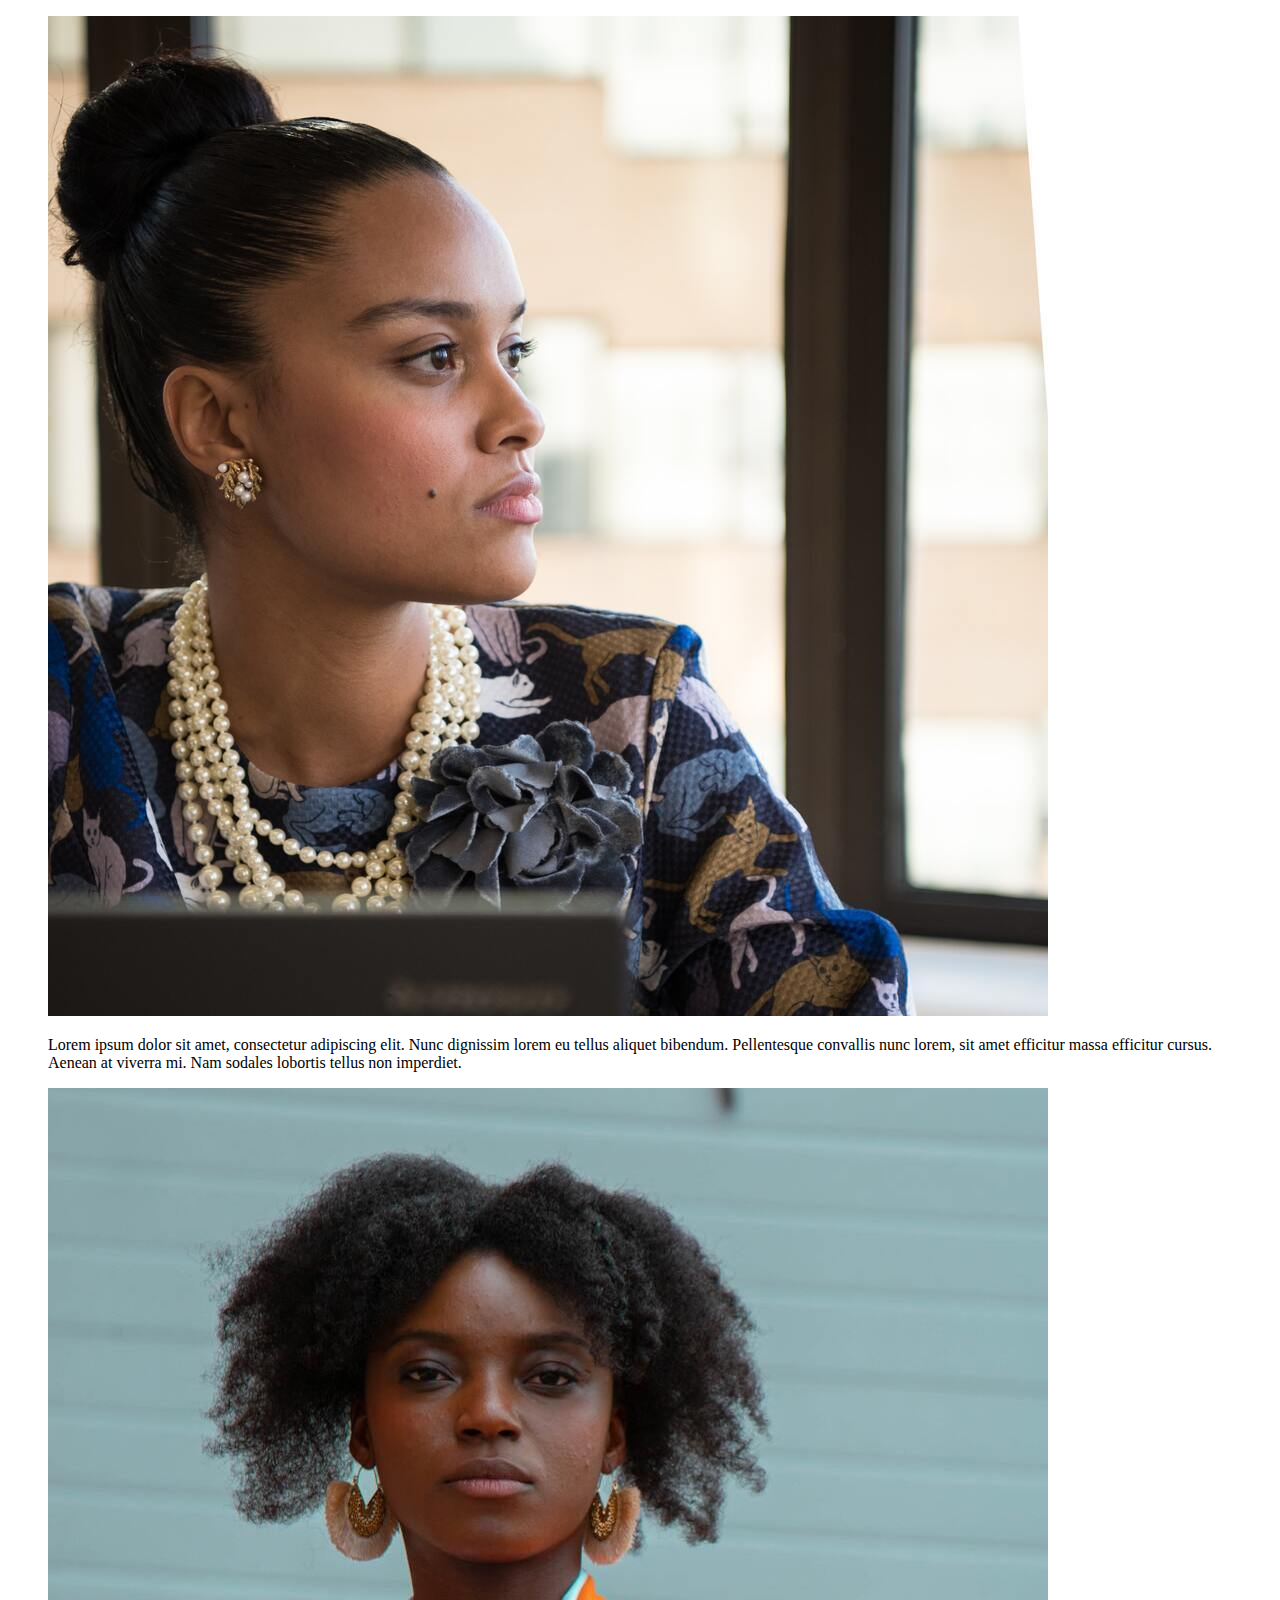
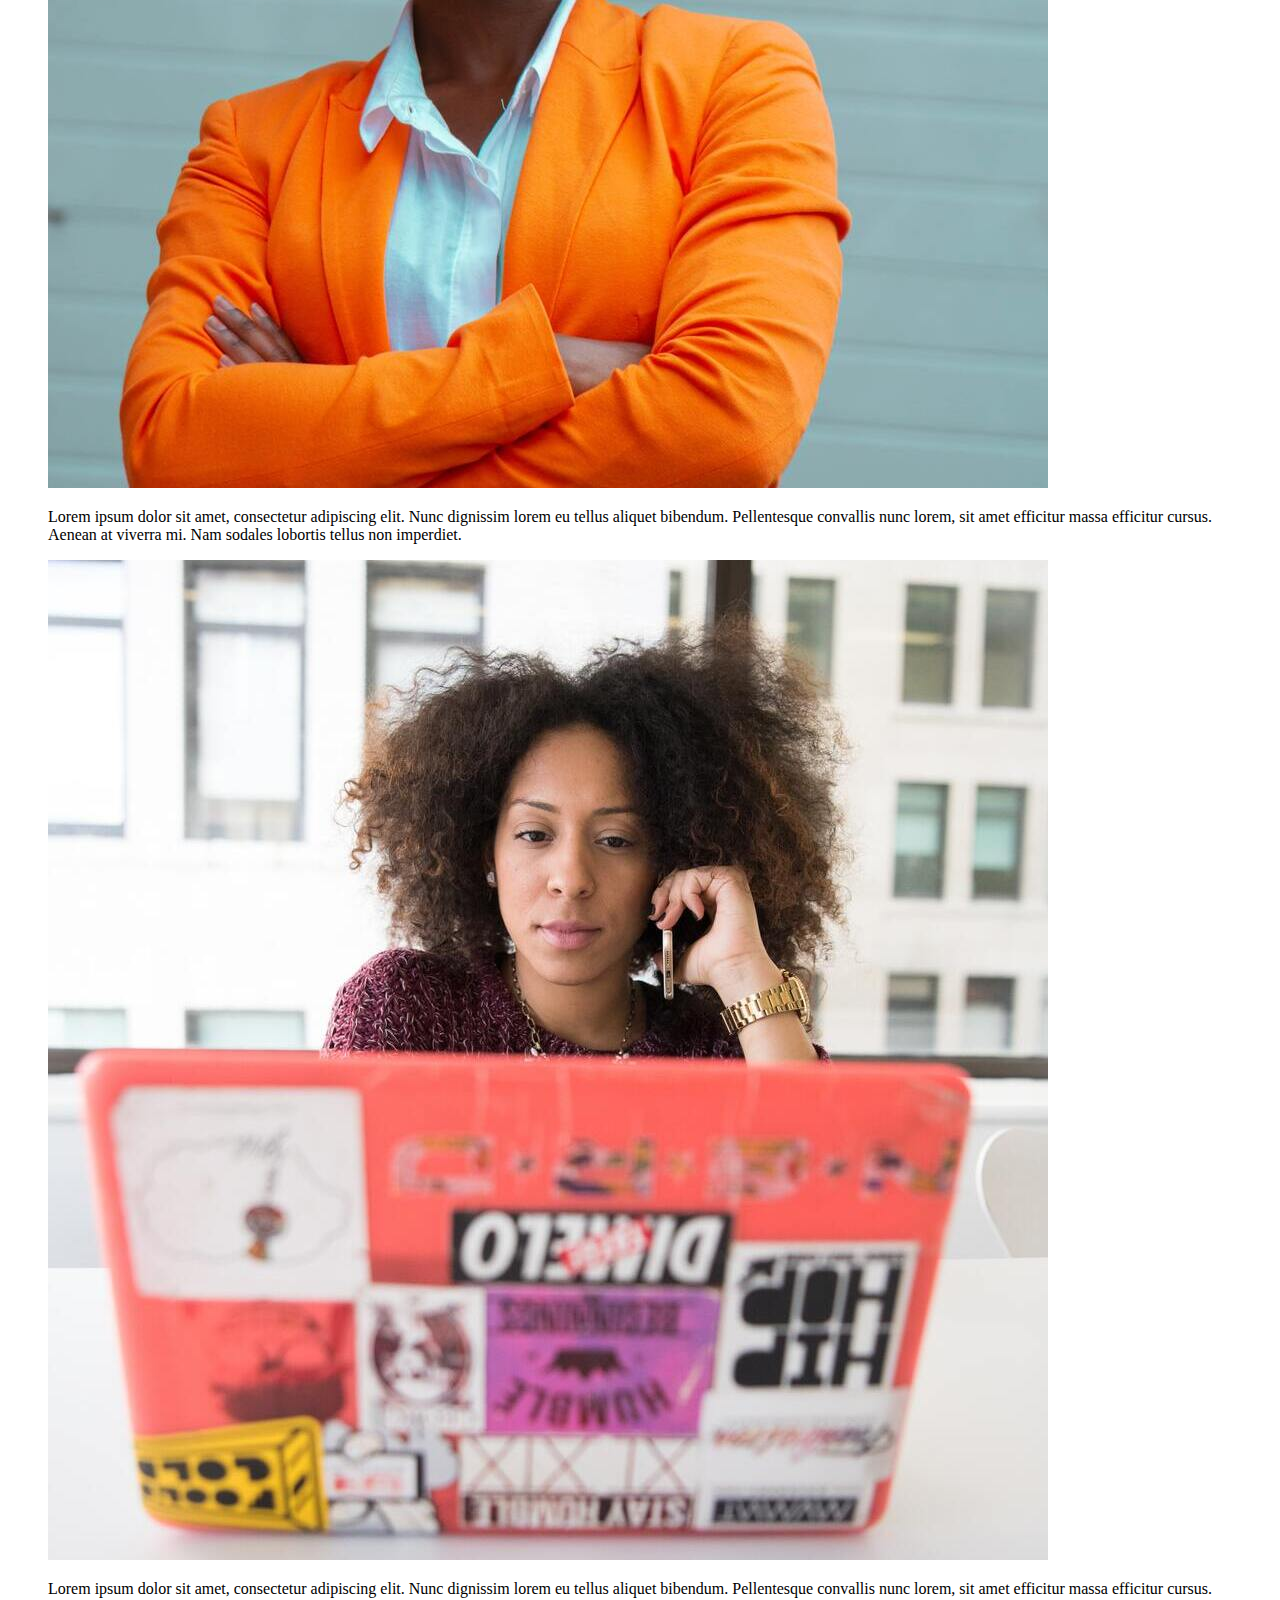
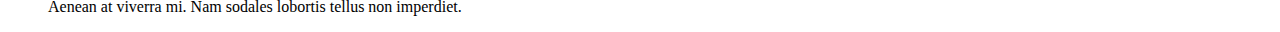
==== nosso-time/index.html @ 18537445 ":construção: commit inicial" ====
<!DOCTYPE html>
<html lang="en">
<head>
    <meta charset="UTF-8">
    <meta http-equiv="X-UA-Compatible" content="IE=edge">
    <meta name="viewport" content="width=device-width, initial-scale=1.0">
    <link rel="stylesheet" href="/css/s.css">
    <title>Nosso time</title>
</head>
<body>
    <section class="time">
        <figure>
            <img src="/img/CFO.jpg" alt="Jessica Medina, co-fundadora e diretora financeira da F4Bank.">
            <p>Lorem ipsum dolor sit amet, consectetur adipiscing elit. Nunc dignissim lorem eu tellus aliquet bibendum. Pellentesque convallis nunc lorem, sit amet efficitur massa efficitur cursus. Aenean at viverra mi. Nam sodales lobortis tellus non imperdiet.</p>
        </figure>
        <figure>
            <img src="/img/CEO.jpg" alt="Barbara Ortega, co-fundadora e presidente da F4Bank.">
            <p>Lorem ipsum dolor sit amet, consectetur adipiscing elit. Nunc dignissim lorem eu tellus aliquet bibendum. Pellentesque convallis nunc lorem, sit amet efficitur massa efficitur cursus. Aenean at viverra mi. Nam sodales lobortis tellus non imperdiet.</p>
        </figure>
        <figure>
            <img src="/img/CTO.jpg" alt="Alessandra Goes, co-fundadora e diretora tecnológica da F4Bank.">
            <p>Lorem ipsum dolor sit amet, consectetur adipiscing elit. Nunc dignissim lorem eu tellus aliquet bibendum. Pellentesque convallis nunc lorem, sit amet efficitur massa efficitur cursus. Aenean at viverra mi. Nam sodales lobortis tellus non imperdiet.</p>
        </figure>
    </section>

</body>
</html>
---- css/s.css ----
body {
    min-width: 414px;
    max-width: 100%;
}

.time {
}

.time figure {
    
}
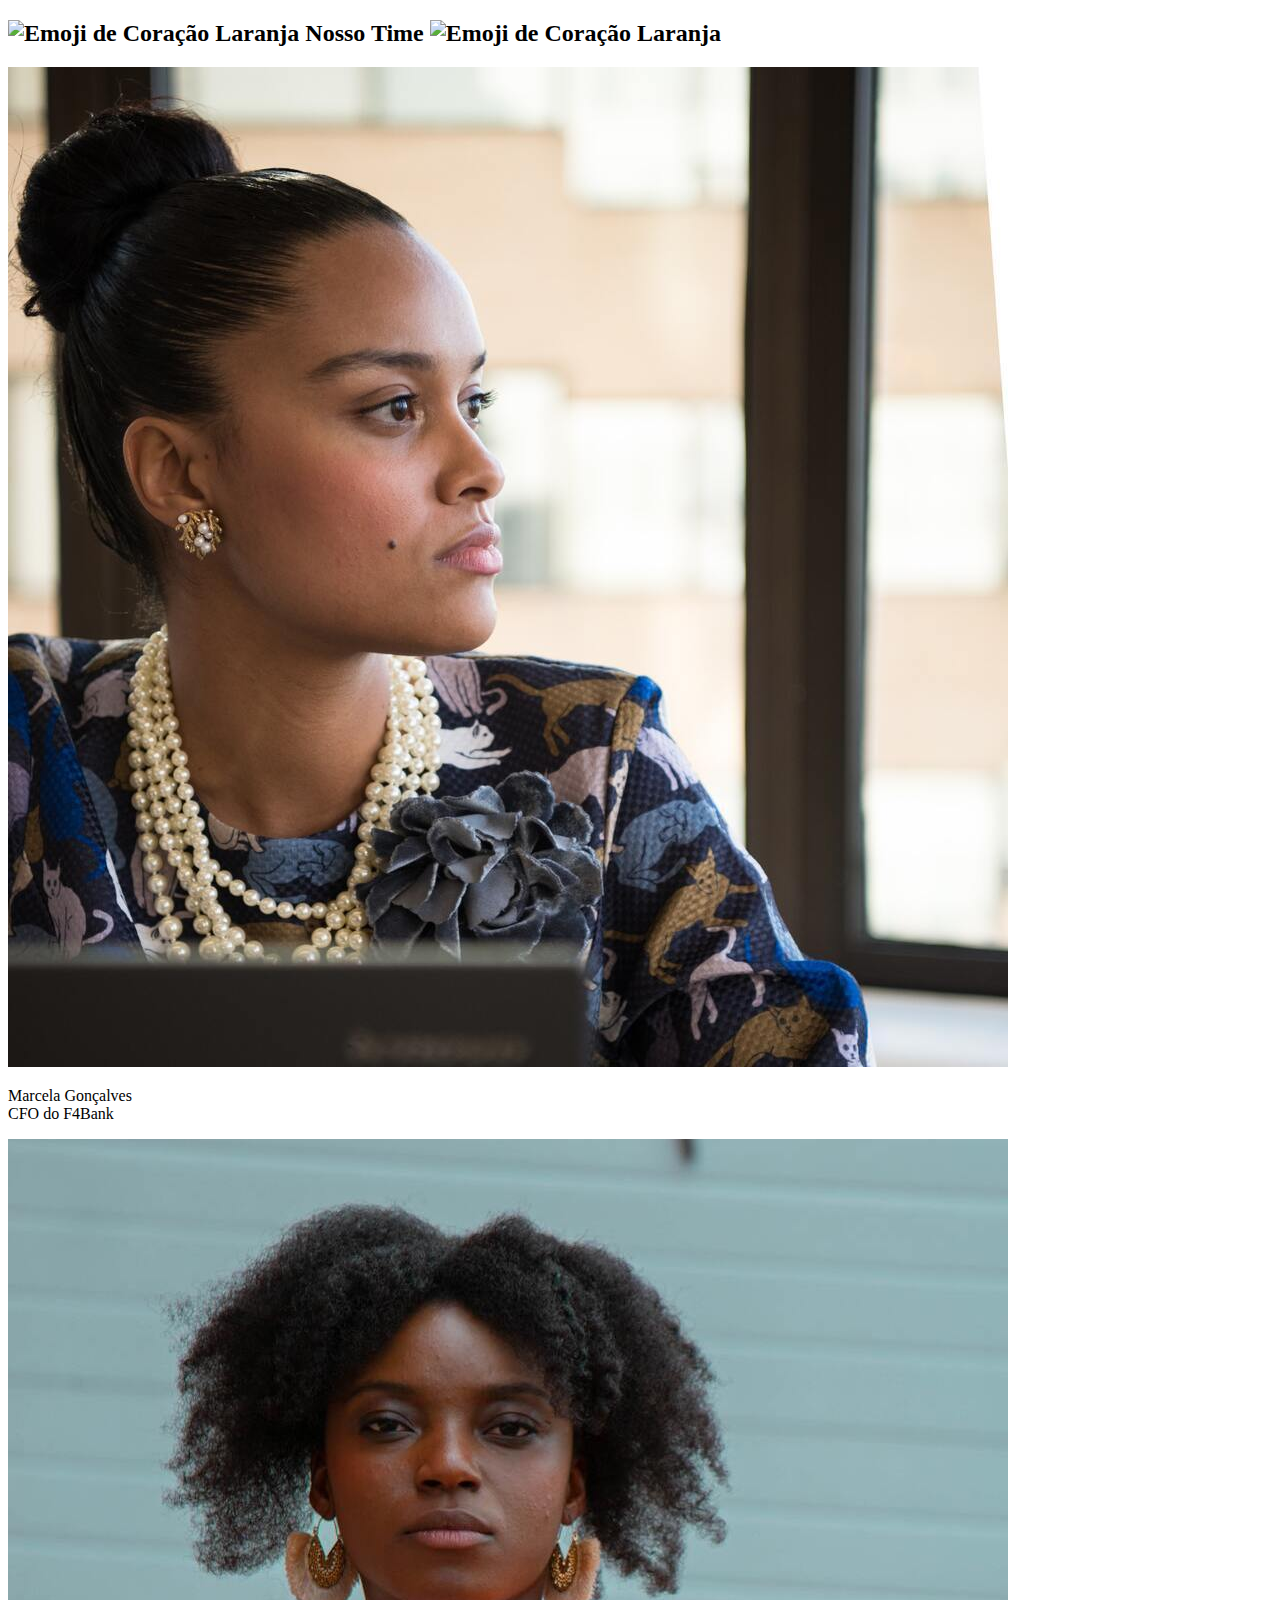
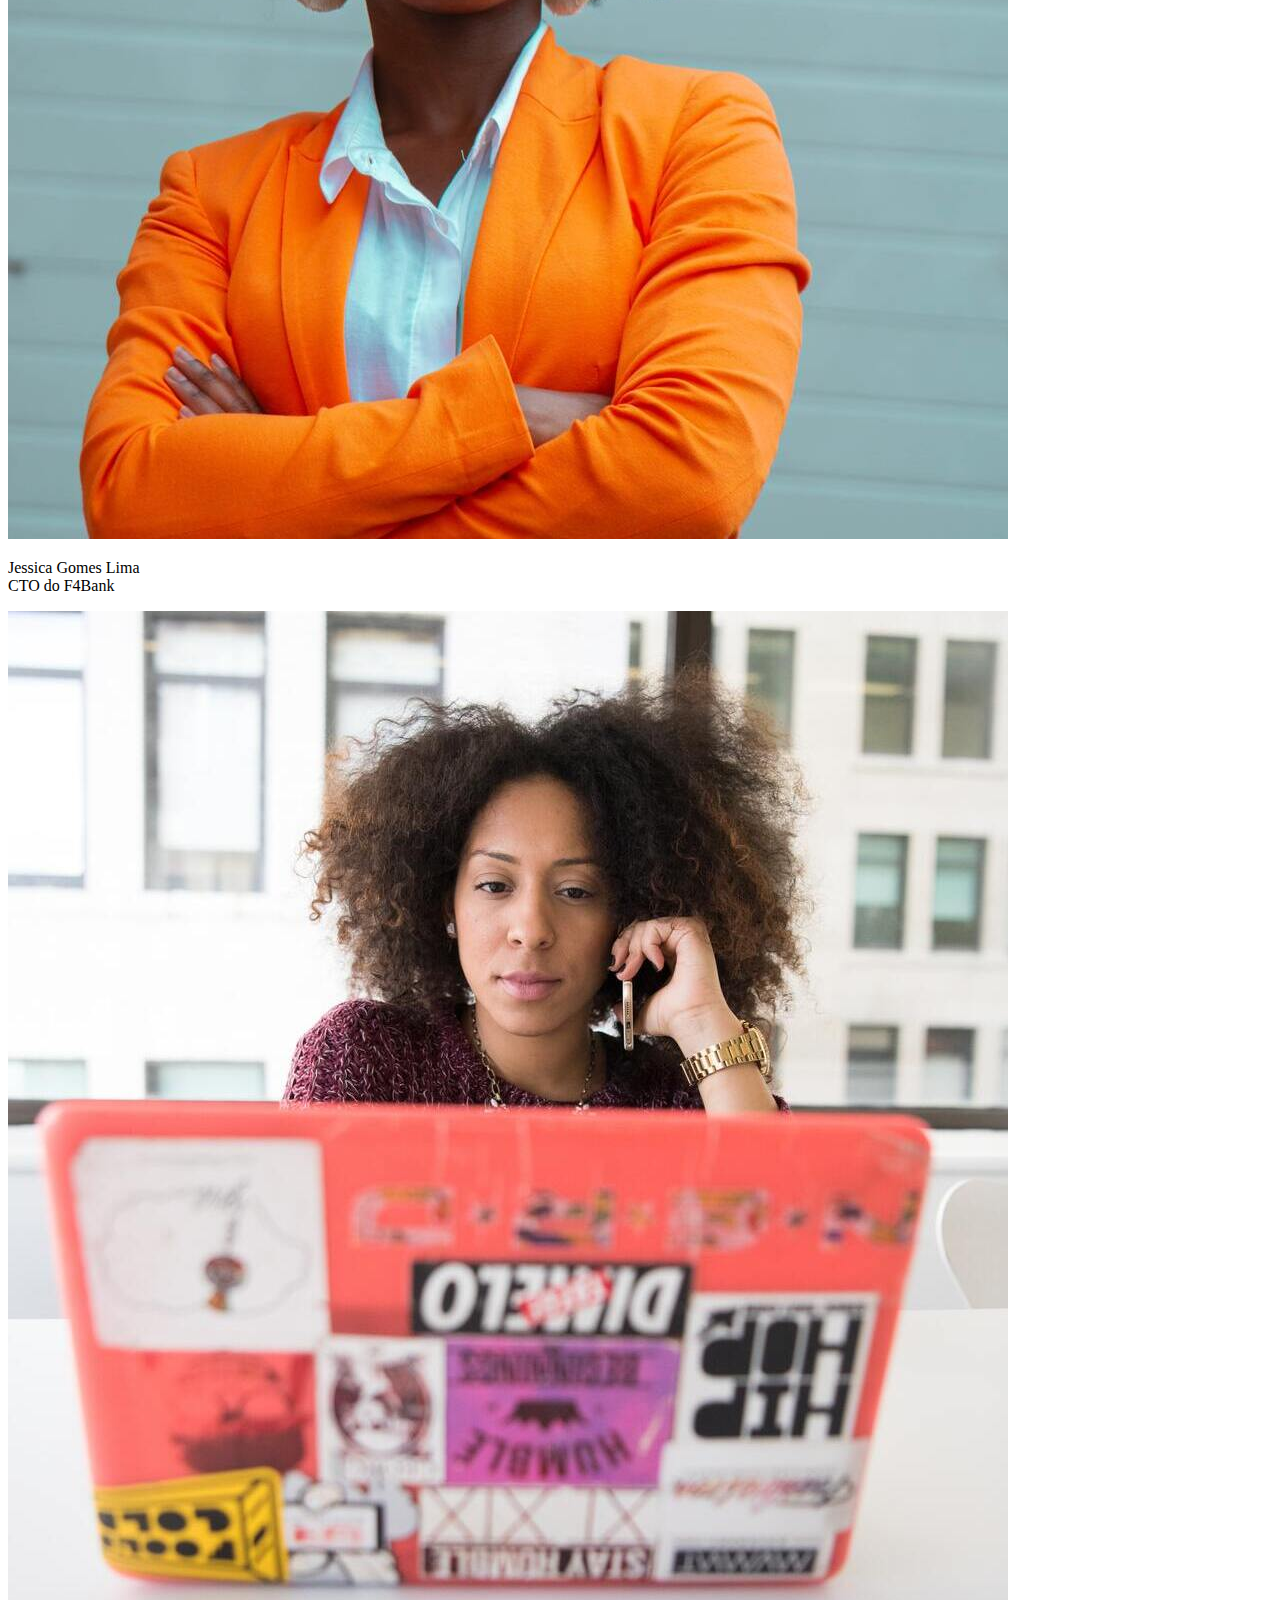
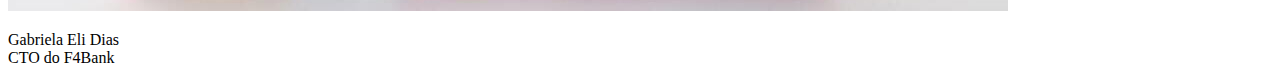
==== commit c9b4e922: ":construção: primeiro commit após a correção do GitHub, com a inclusão do código da seção Nosso Time" ====
--- a/nosso-time/index.html
+++ b/nosso-time/index.html
@@ -4,24 +4,30 @@
     <meta charset="UTF-8">
     <meta http-equiv="X-UA-Compatible" content="IE=edge">
     <meta name="viewport" content="width=device-width, initial-scale=1.0">
+    <link rel="stylesheet" href="/css/reset.css">
     <link rel="stylesheet" href="/css/s.css">
     <title>Nosso time</title>
 </head>
 <body>
-    <section class="time">
-        <figure>
-            <img src="/img/CFO.jpg" alt="Jessica Medina, co-fundadora e diretora financeira da F4Bank.">
-            <p>Lorem ipsum dolor sit amet, consectetur adipiscing elit. Nunc dignissim lorem eu tellus aliquet bibendum. Pellentesque convallis nunc lorem, sit amet efficitur massa efficitur cursus. Aenean at viverra mi. Nam sodales lobortis tellus non imperdiet.</p>
-        </figure>
-        <figure>
-            <img src="/img/CEO.jpg" alt="Barbara Ortega, co-fundadora e presidente da F4Bank.">
-            <p>Lorem ipsum dolor sit amet, consectetur adipiscing elit. Nunc dignissim lorem eu tellus aliquet bibendum. Pellentesque convallis nunc lorem, sit amet efficitur massa efficitur cursus. Aenean at viverra mi. Nam sodales lobortis tellus non imperdiet.</p>
-        </figure>
-        <figure>
-            <img src="/img/CTO.jpg" alt="Alessandra Goes, co-fundadora e diretora tecnológica da F4Bank.">
-            <p>Lorem ipsum dolor sit amet, consectetur adipiscing elit. Nunc dignissim lorem eu tellus aliquet bibendum. Pellentesque convallis nunc lorem, sit amet efficitur massa efficitur cursus. Aenean at viverra mi. Nam sodales lobortis tellus non imperdiet.</p>
-        </figure>
-    </section>
+    <main class="wrapper">
+        <section class="titulo">
+            <h2><img src="/img/heart.png" alt="Emoji de Coração Laranja"> Nosso Time <img src="/img/heart.png" alt="Emoji de Coração Laranja"></h2>
+        </section>
+        <section class="time">
+            <article class="caixa">
+                <img src="/img/CFO.jpg" alt="Marcela Gonçalves, co-fundadora e diretora financeira (CFO) do F4Bank.">
+                <p>Marcela Gonçalves <br> CFO do F4Bank</p>
+            </article>
+            <article class="caixa">
+                <img src="/img/CEO.jpg" alt="Jessica Gomes Lima, co-fundadora e presidente (CEO) do F4Bank.">
+                <p>Jessica Gomes Lima <br> CTO do F4Bank</p>
+            </article>
+            <article class="caixa">
+                <img src="/img/CTO.jpg" alt="Gabriela Eli Dias, co-fundadora e diretora tecnológica (CTO) do F4Bank.">
+                <p>Gabriela Eli Dias <br> CTO do F4Bank</p>
+            </article>
+        </section>
+    </main>
 
 </body>
 </html>